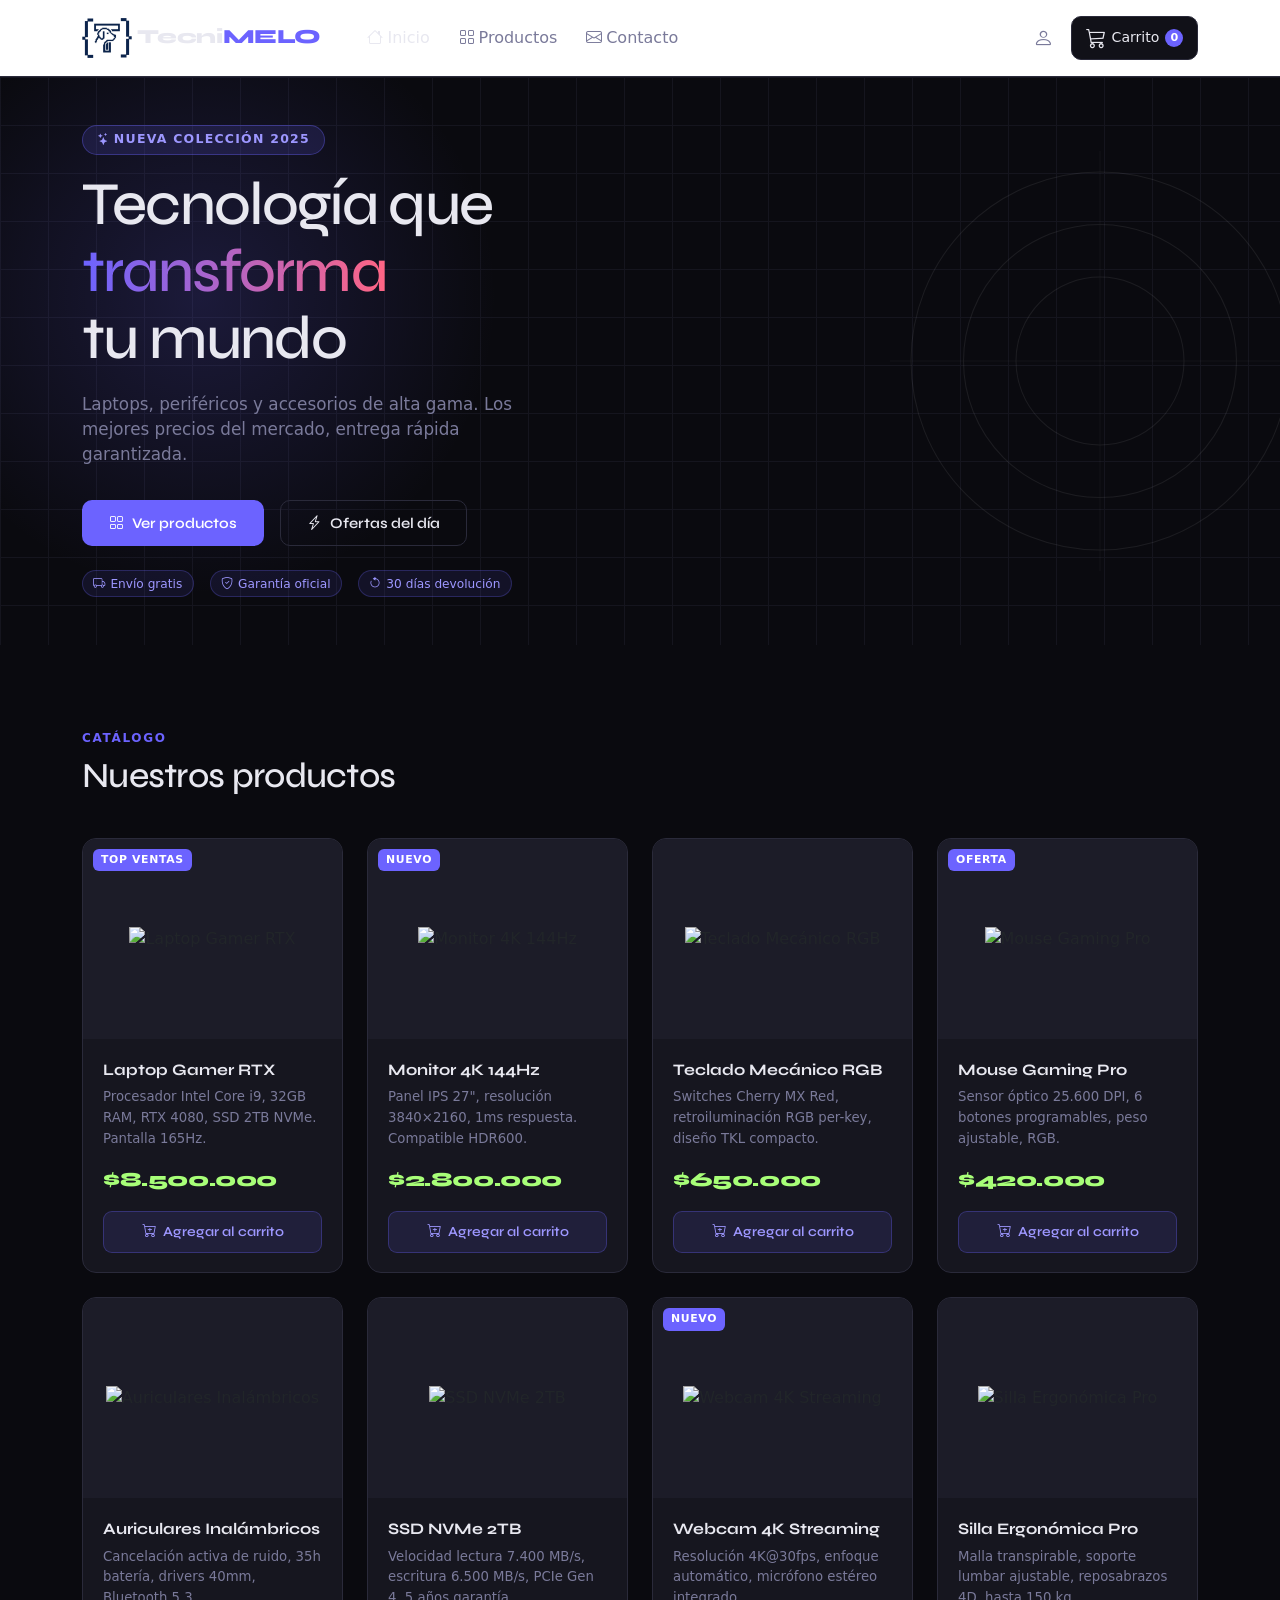
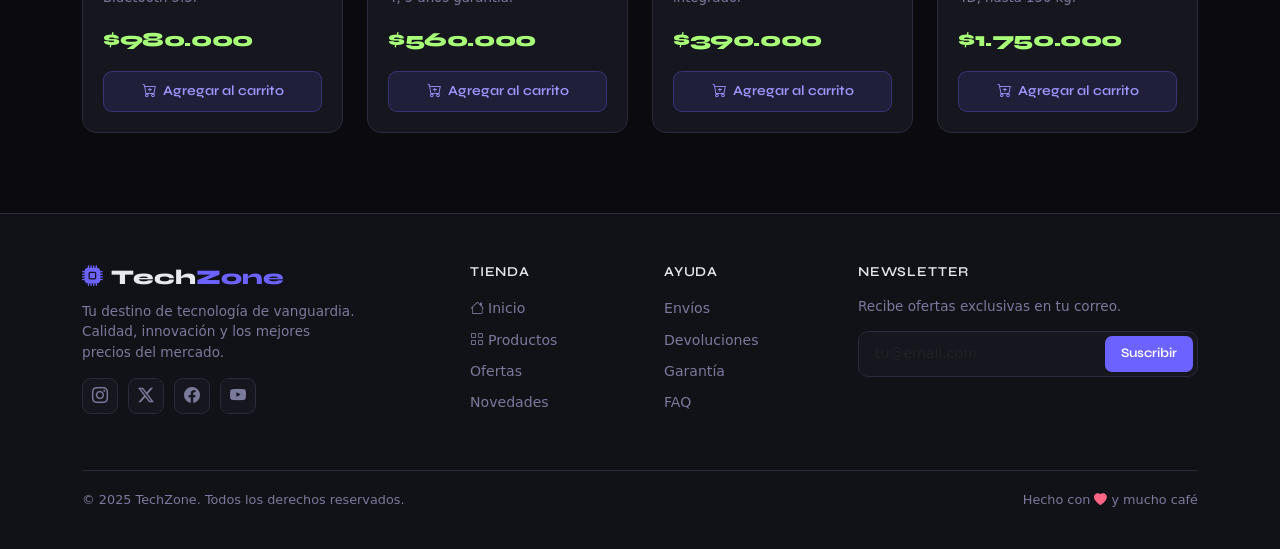
==== Parcial 1/INDEX.html @ e3b97089 "este es el primer commit falta modificar y revisar apariencia y funcionalidades" ====
<!DOCTYPE html>
<html lang="es">
<head>
    <meta charset="UTF-8">
    <meta name="viewport" content="width=device-width, initial-scale=1.0">
    <title>TECNIMELO</title>
    <link rel="icon" href="img/TECNIMELO200PX (6).png" type="image/x-icon">
    <meta name="keywords" content="Tecnologia, computadoras, repuestos, servicios, reparacion"/>
    <meta name="description" content="TECNIMELO es una empresa especializada en servicios tecnológicos y reparación de computadoras"/>
    <meta name="author" content="TECNIMELO" />
    <link rel="stylesheet" href="Stiles.css">
    <link href="https://cdn.jsdelivr.net/npm/bootstrap@5.3.2/dist/css/bootstrap.min.css" rel="stylesheet" />

    <link href="https://cdn.jsdelivr.net/npm/bootstrap-icons@1.11.3/font/bootstrap-icons.min.css" rel="stylesheet" />
    <link href="https://cdn.jsdelivr.net/npm/sweetalert2@11/dist/sweetalert2.min.css" rel="stylesheet" />
    <link href="https://fonts.googleapis.com/css2?family=Syne:wght@400;600;700;800&family=DM+Sans:ital,wght@0,300;0,400;0,500;1,300&display=swap" rel="stylesheet" />
</head>
<body>
<!--Barra de navegación-->
<nav class="navbar navbar-expand-lg">
<div class="container">
    <a class="navbar-brand" href="#"><i><img src="img/TECNIMELO200PX (6).png" alt="TECNIMELO" class="img-fluid" style="max-height: 50px;"></i> Tecni<span>MELO</span></a>
    <button class="navbar-toggler" type="button" data-bs-toggle="collapse" data-bs-target="#navMain">
    <span class="navbar-toggler-icon"></span>
    </button>
    <div class="collapse navbar-collapse" id="navMain">
        <ul class="navbar-nav me-auto mb-2 mb-lg-0 ms-3">
            <li class="nav-item">
                <a class="nav-link active" href="#banner"><i class="bi bi-house me-1"></i>Inicio</a>
            </li>
            <li class="nav-item">
                <a class="nav-link" href="#productos"><i class="bi bi-grid me-1"></i>Productos</a>
            </li>
            <li class="nav-item">
                <a class="nav-link" href="#footer"><i class="bi bi-envelope me-1"></i>Contacto</a>
            </li>
        </ul>
    <div class="d-flex align-items-center gap-2 mt-2 mt-lg-0">
        <a class="nav-link" href="#" style="color:var(--muted);font-size:.9rem;padding:.4rem .6rem !important;">
            <i class="bi bi-person fs-5"></i>
        </a>
        <button id="nav-cart-btn" class="nav-link" data-bs-toggle="offcanvas" data-bs-target="#cartOffcanvas">
            <i class="bi bi-cart3 fs-5"></i>
            <span>Carrito</span>
            <span id="nav-cart-count">0</span>
        </button>
    </div>
    </div>
</div>
</nav>


<!-- ════════════════════════════════════════
     BANNER
════════════════════════════════════════ -->
<section id="banner">
  <div class="banner-grid"></div>
  <div class="banner-glow"></div>

  <div class="container banner-content py-5">
    <div class="row align-items-center">
      <div class="col-lg-7">
        <div class="banner-tag"><i class="bi bi-stars me-1"></i>Nueva colección 2025</div>
        <h1 class="banner-title">
          Tecnología que<br><em>transforma</em><br>tu mundo
        </h1>
        <p class="banner-sub">
          Laptops, periféricos y accesorios de alta gama. Los mejores precios del mercado, entrega rápida garantizada.
        </p>
        <div class="d-flex flex-wrap gap-3">
          <a href="#productos" class="btn-primary-tz"><i class="bi bi-grid"></i>Ver productos</a>
          <a href="#" class="btn-outline-tz"><i class="bi bi-lightning-charge"></i>Ofertas del día</a>
        </div>
        <div class="d-flex flex-wrap gap-3 mt-4">
          <span class="chip"><i class="bi bi-truck"></i>Envío gratis</span>
          <span class="chip"><i class="bi bi-shield-check"></i>Garantía oficial</span>
          <span class="chip"><i class="bi bi-arrow-counterclockwise"></i>30 días devolución</span>
        </div>
      </div>
    </div>
  </div>

  <!-- decorative element -->
  <svg class="banner-visual" viewBox="0 0 400 400" fill="none" xmlns="http://www.w3.org/2000/svg">
    <circle cx="200" cy="200" r="180" stroke="white" stroke-width="1"/>
    <circle cx="200" cy="200" r="130" stroke="white" stroke-width="1"/>
    <circle cx="200" cy="200" r="80" stroke="white" stroke-width="1"/>
    <line x1="0" y1="200" x2="400" y2="200" stroke="white" stroke-width=".5"/>
    <line x1="200" y1="0" x2="200" y2="400" stroke="white" stroke-width=".5"/>
  </svg>
</section>


<!-- ════════════════════════════════════════
     PRODUCTOS
════════════════════════════════════════ -->
<section id="productos">
  <div class="container">
    <div class="section-header">
      <div class="section-label">Catálogo</div>
      <h2 class="section-title">Nuestros productos</h2>
    </div>

    <div class="row g-4" id="products-grid">
      <!-- Cards generadas por JS -->
    </div>
  </div>
</section>


<!-- ════════════════════════════════════════
     CARRITO (Offcanvas)
════════════════════════════════════════ -->
<div class="offcanvas offcanvas-end" tabindex="-1" id="cartOffcanvas">
  <div class="offcanvas-header">
    <h5 class="offcanvas-title"><i class="bi bi-cart3"></i>Mi carrito</h5>
    <button type="button" class="btn-close btn-close-white" data-bs-dismiss="offcanvas"></button>
  </div>

  <div class="offcanvas-body p-0" style="overflow-y:auto;flex:1;">
    <div id="cart-empty-msg" class="cart-empty">
      <i class="bi bi-cart-x"></i>
      <p>Tu carrito está vacío.<br>¡Agrega algunos productos!</p>
    </div>
    <div id="cart-items"></div>
  </div>

  <div class="cart-footer" id="cart-footer" style="display:none;">
    <div class="cart-summary-row">
      <span>Artículos</span>
      <span id="cart-count-label">0</span>
    </div>
    <div class="cart-summary-row">
      <span>Subtotal</span>
      <span id="cart-subtotal">$0</span>
    </div>
    <div class="cart-total-row">
      <span>Total</span>
      <span id="cart-total">$0</span>
    </div>
    <button class="btn-primary-tz w-100 justify-content-center" style="margin-bottom:.6rem;">
      <i class="bi bi-credit-card"></i>Pagar ahora
    </button>
    <button class="btn-vaciar" onclick="vaciarCarrito()">
      <i class="bi bi-trash"></i>Vaciar carrito
    </button>
  </div>
</div>


<!-- ════════════════════════════════════════
     FOOTER
════════════════════════════════════════ -->
<footer id="footer">
  <div class="container">
    <div class="row g-5">
      <div class="col-lg-4 col-md-6">
        <div class="footer-brand"><i class="bi bi-cpu-fill me-2" style="color:var(--accent)"></i>Tech<span>Zone</span></div>
        <p class="footer-desc">Tu destino de tecnología de vanguardia. Calidad, innovación y los mejores precios del mercado.</p>
        <div class="footer-social mt-3">
          <a href="#" class="social-btn"><i class="bi bi-instagram"></i></a>
          <a href="#" class="social-btn"><i class="bi bi-twitter-x"></i></a>
          <a href="#" class="social-btn"><i class="bi bi-facebook"></i></a>
          <a href="#" class="social-btn"><i class="bi bi-youtube"></i></a>
        </div>
      </div>
      <div class="col-lg-2 col-md-6 col-6">
        <div class="footer-heading">Tienda</div>
        <ul class="footer-links">
          <li><a href="#"><i class="bi bi-house me-1"></i>Inicio</a></li>
          <li><a href="#productos"><i class="bi bi-grid me-1"></i>Productos</a></li>
          <li><a href="#">Ofertas</a></li>
          <li><a href="#">Novedades</a></li>
        </ul>
      </div>
      <div class="col-lg-2 col-md-6 col-6">
        <div class="footer-heading">Ayuda</div>
        <ul class="footer-links">
          <li><a href="#">Envíos</a></li>
          <li><a href="#">Devoluciones</a></li>
          <li><a href="#">Garantía</a></li>
          <li><a href="#">FAQ</a></li>
        </ul>
      </div>
      <div class="col-lg-4 col-md-6">
        <div class="footer-heading">Newsletter</div>
        <p style="color:var(--muted);font-size:.85rem;margin-bottom:.9rem;">Recibe ofertas exclusivas en tu correo.</p>
        <div class="input-group" style="background:var(--card);border:1px solid var(--border);border-radius:10px;overflow:hidden;padding:4px;">
          <input type="email" class="form-control border-0 bg-transparent text-white" placeholder="tu@email.com" style="box-shadow:none;font-size:.88rem;" />
          <button class="btn-primary-tz" style="border-radius:7px;padding:.5rem 1rem;font-size:.82rem;">
            Suscribir
          </button>
        </div>
      </div>
    </div>

    <div class="footer-bottom">
      <p class="footer-copy">© 2025 TechZone. Todos los derechos reservados.</p>
      <p class="footer-copy">Hecho con <i class="bi bi-heart-fill" style="color:var(--accent2)"></i> y mucho café</p>
    </div>
  </div>
</footer>



<!-- Bootstrap JS -->
<script src="https://cdn.jsdelivr.net/npm/bootstrap@5.3.2/dist/js/bootstrap.bundle.min.js"></script>
<!-- SweetAlert2 -->
<script src="https://cdn.jsdelivr.net/npm/sweetalert2@11/dist/sweetalert2.all.min.js"></script>

<script src="scripts.js"></script>
</body>
</html>
---- Parcial 1/Stiles.css ----
:root {
    --bg:      #0a0a0f;
    --surface: #111118;
    --card:    #16161f;
    --border:  #2a2a3a;
    --accent:  #6c63ff;
    --accent2: #ff6584;
    --text:    #e8e8f0;
    --muted:   #7a7a9a;
    --price:   #a8ff78;
    --radius:  14px;
    }
*, *::before, *::after { box-sizing: border-box; margin: 0; }

    body {
      background: var(--bg);
      color: var(--text);
      font-family: 'DM Sans', sans-serif;
      font-size: 15px;
      line-height: 1.65;
      overflow-x: hidden;
    }

    h1, h2, h3, h4, h5, .brand {
      font-family: 'Syne', sans-serif;
      font-weight: 700;
    }

    /* ── Scrollbar ──────────────────────────────────── */
    ::-webkit-scrollbar { width: 6px; }
    ::-webkit-scrollbar-track { background: var(--bg); }
    ::-webkit-scrollbar-thumb { background: var(--border); border-radius: 3px; }

    /* ── Navbar ─────────────────────────────────────── */
    .navbar {
      background: rgba(255, 255, 255, 0.92) !important;
      backdrop-filter: blur(18px);
      border-bottom: 1px solid var(--border);
      padding: 0.75rem 0;
      position: sticky;
      top: 0;
      z-index: 1030;
    }

    .navbar-brand {
      font-family: 'Syne', sans-serif;
      font-weight: 800;
      font-size: 1.35rem;
      letter-spacing: -.02em;
      color: var(--text) !important;
    }

    .navbar-brand span { color: var(--accent); }

    .navbar-toggler {
      border: 1px solid var(--border);
      padding: 4px 8px;
    }
    .navbar-toggler-icon { filter: invert(1); }

    .nav-link {
      color: var(--muted) !important;
      font-weight: 500;
      font-size: .9rem;
      padding: .45rem .9rem !important;
      transition: color .2s;
    }
    .nav-link:hover, .nav-link.active { color: var(--text) !important; }

    /* cart badge on nav */
    #nav-cart-btn {
      position: relative;
      color: var(--text) !important;
      background: var(--surface);
      border: 1px solid var(--border);
      border-radius: 10px;
      padding: .4rem .85rem !important;
      font-size: .88rem;
      display: flex;
      align-items: center;
      gap: 6px;
      transition: border-color .2s, background .2s;
    }
    #nav-cart-btn:hover { border-color: var(--accent); background: #1a1a28; }

    #nav-cart-count {
      background: var(--accent);
      color: #fff;
      font-size: .7rem;
      font-weight: 700;
      border-radius: 50%;
      width: 18px;
      height: 18px;
      display: flex;
      align-items: center;
      justify-content: center;
      line-height: 1;
    }

    /* ── Banner ─────────────────────────────────────── */
    #banner {
      min-height: 540px;
      display: flex;
      align-items: center;
      position: relative;
      overflow: hidden;
      background: var(--bg);
    }

    .banner-grid {
      position: absolute;
      inset: 0;
      background-image:
        linear-gradient(to right, var(--border) 1px, transparent 1px),
        linear-gradient(to bottom, var(--border) 1px, transparent 1px);
      background-size: 48px 48px;
      opacity: .35;
    }

    .banner-glow {
      position: absolute;
      width: 600px;
      height: 600px;
      border-radius: 50%;
      background: radial-gradient(circle, rgba(108,99,255,.18) 0%, transparent 70%);
      left: -100px;
      top: -80px;
      pointer-events: none;
    }

    .banner-content { position: relative; z-index: 2; }

    .banner-tag {
      display: inline-block;
      background: rgba(108,99,255,.15);
      border: 1px solid rgba(108,99,255,.35);
      color: #9d97ff;
      font-size: .78rem;
      font-weight: 600;
      letter-spacing: .1em;
      text-transform: uppercase;
      border-radius: 100px;
      padding: .28rem .85rem;
      margin-bottom: 1.1rem;
    }

    .banner-title {
      font-size: clamp(2.4rem, 5vw, 3.8rem);
      line-height: 1.1;
      letter-spacing: -.03em;
      color: var(--text);
      margin-bottom: 1.2rem;
    }

    .banner-title em {
      font-style: normal;
      background: linear-gradient(90deg, var(--accent), var(--accent2));
      -webkit-background-clip: text;
      -webkit-text-fill-color: transparent;
    }

    .banner-sub {
      color: var(--muted);
      font-size: 1.05rem;
      max-width: 460px;
      margin-bottom: 2rem;
    }

    .btn-primary-tz {
      background: var(--accent);
      border: none;
      color: #fff;
      font-family: 'Syne', sans-serif;
      font-weight: 600;
      font-size: .92rem;
      padding: .7rem 1.7rem;
      border-radius: 10px;
      cursor: pointer;
      transition: opacity .2s, transform .15s;
      display: inline-flex;
      align-items: center;
      gap: 8px;
      text-decoration: none;
    }
    .btn-primary-tz:hover { opacity: .88; transform: translateY(-1px); color: #fff; }

    .btn-outline-tz {
      background: transparent;
      border: 1px solid var(--border);
      color: var(--text);
      font-family: 'Syne', sans-serif;
      font-weight: 600;
      font-size: .92rem;
      padding: .7rem 1.6rem;
      border-radius: 10px;
      cursor: pointer;
      transition: border-color .2s, background .2s;
      display: inline-flex;
      align-items: center;
      gap: 8px;
      text-decoration: none;
    }
    .btn-outline-tz:hover { border-color: var(--accent); background: rgba(108,99,255,.07); color: var(--text); }

    .banner-visual {
      position: absolute;
      right: -30px;
      top: 50%;
      transform: translateY(-50%);
      width: 420px;
      opacity: .07;
      pointer-events: none;
    }

    /* ── Section header ─────────────────────────────── */
    .section-header { margin-bottom: 2.5rem; }
    .section-label {
      display: inline-block;
      font-size: .75rem;
      font-weight: 600;
      letter-spacing: .14em;
      text-transform: uppercase;
      color: var(--accent);
      margin-bottom: .5rem;
    }
    .section-title {
      font-size: clamp(1.6rem, 3vw, 2.2rem);
      letter-spacing: -.02em;
      color: var(--text);
    }

    /* ── Product Cards ──────────────────────────────── */
    #productos { background: var(--bg); padding: 5rem 0; }

    .product-card {
      background: var(--card);
      border: 1px solid var(--border);
      border-radius: var(--radius);
      overflow: hidden;
      transition: transform .25s, border-color .25s, box-shadow .25s;
      height: 100%;
      display: flex;
      flex-direction: column;
    }
    .product-card:hover {
      transform: translateY(-4px);
      border-color: rgba(108,99,255,.5);
      box-shadow: 0 16px 48px rgba(108,99,255,.12);
    }

    .product-img-wrap {
      background: #1c1c28;
      padding: 1.6rem 1.2rem;
      display: flex;
      align-items: center;
      justify-content: center;
      height: 200px;
      position: relative;
      overflow: hidden;
    }

    .product-img-wrap img {
      max-height: 148px;
      max-width: 100%;
      object-fit: contain;
      transition: transform .35s;
    }
    .product-card:hover .product-img-wrap img { transform: scale(1.06); }

    .product-badge {
      position: absolute;
      top: 10px;
      left: 10px;
      background: var(--accent);
      color: #fff;
      font-size: .68rem;
      font-weight: 700;
      letter-spacing: .06em;
      text-transform: uppercase;
      border-radius: 6px;
      padding: .2rem .5rem;
    }

    .product-body {
      padding: 1.2rem 1.25rem;
      flex: 1;
      display: flex;
      flex-direction: column;
    }

    .product-name {
      font-family: 'Syne', sans-serif;
      font-weight: 700;
      font-size: 1rem;
      color: var(--text);
      margin-bottom: .35rem;
    }

    .product-desc {
      font-size: .83rem;
      color: var(--muted);
      flex: 1;
      margin-bottom: 1rem;
      line-height: 1.55;
    }

    .product-price {
      font-family: 'Syne', sans-serif;
      font-weight: 800;
      font-size: 1.25rem;
      color: var(--price);
      letter-spacing: -.02em;
      margin-bottom: 1rem;
    }

    .btn-add-cart {
      background: rgba(108,99,255,.12);
      border: 1px solid rgba(108,99,255,.3);
      color: #9d97ff;
      font-family: 'Syne', sans-serif;
      font-weight: 600;
      font-size: .86rem;
      padding: .6rem 1rem;
      border-radius: 9px;
      cursor: pointer;
      width: 100%;
      display: flex;
      align-items: center;
      justify-content: center;
      gap: 7px;
      transition: background .2s, border-color .2s, color .2s, transform .15s;
    }
    .btn-add-cart:hover {
      background: var(--accent);
      border-color: var(--accent);
      color: #fff;
      transform: translateY(-1px);
    }
    .btn-add-cart:active { transform: scale(.97); }

    /* ── Cart Offcanvas ──────────────────────────────── */
    .offcanvas {
      background: var(--surface) !important;
      border-left: 1px solid var(--border) !important;
      max-width: 420px;
    }

    .offcanvas-header {
      border-bottom: 1px solid var(--border);
      padding: 1.1rem 1.3rem;
    }

    .offcanvas-title {
      font-family: 'Syne', sans-serif;
      font-weight: 700;
      color: var(--text);
      display: flex;
      align-items: center;
      gap: 8px;
    }

    .btn-close { filter: invert(1) !important; }

    .cart-empty {
      text-align: center;
      padding: 3rem 2rem;
      color: var(--muted);
    }
    .cart-empty i { font-size: 3rem; opacity: .4; margin-bottom: 1rem; display: block; }
    .cart-empty p { font-size: .9rem; }

    /* cart items */
    #cart-items { padding: 0; }

    .cart-item {
      display: flex;
      align-items: center;
      gap: 12px;
      padding: 1rem 1.3rem;
      border-bottom: 1px solid var(--border);
      animation: slideIn .22s ease;
    }

    @keyframes slideIn {
      from { opacity: 0; transform: translateX(16px); }
      to   { opacity: 1; transform: translateX(0); }
    }

    .cart-item-img {
      width: 56px;
      height: 56px;
      background: #1c1c28;
      border-radius: 10px;
      display: flex;
      align-items: center;
      justify-content: center;
      flex-shrink: 0;
      overflow: hidden;
    }
    .cart-item-img img { max-width: 44px; max-height: 44px; object-fit: contain; }

    .cart-item-info { flex: 1; min-width: 0; }
    .cart-item-name { font-family: 'Syne', sans-serif; font-weight: 600; font-size: .9rem; color: var(--text); white-space: nowrap; overflow: hidden; text-overflow: ellipsis; }
    .cart-item-price { font-size: .82rem; color: var(--price); font-weight: 600; }
    .cart-item-qty { font-size: .78rem; color: var(--muted); }

    .cart-item-remove {
      background: rgba(255,101,132,.1);
      border: 1px solid rgba(255,101,132,.2);
      color: var(--accent2);
      border-radius: 8px;
      width: 32px;
      height: 32px;
      display: flex;
      align-items: center;
      justify-content: center;
      cursor: pointer;
      flex-shrink: 0;
      transition: background .2s, border-color .2s;
      font-size: .9rem;
    }
    .cart-item-remove:hover { background: rgba(255,101,132,.22); border-color: var(--accent2); }

    /* cart footer */
    .cart-footer {
      padding: 1.2rem 1.3rem;
      border-top: 1px solid var(--border);
    }

    .cart-summary-row {
      display: flex;
      justify-content: space-between;
      align-items: center;
      margin-bottom: .4rem;
      font-size: .88rem;
      color: var(--muted);
    }

    .cart-total-row {
      display: flex;
      justify-content: space-between;
      align-items: center;
      margin: .8rem 0 1.2rem;
      font-family: 'Syne', sans-serif;
      font-weight: 700;
      font-size: 1.1rem;
      color: var(--text);
    }

    .cart-total-row span:last-child { color: var(--price); }

    .btn-vaciar {
      background: transparent;
      border: 1px solid rgba(255,101,132,.3);
      color: var(--accent2);
      font-family: 'Syne', sans-serif;
      font-weight: 600;
      font-size: .85rem;
      padding: .55rem 1rem;
      border-radius: 9px;
      cursor: pointer;
      width: 100%;
      display: flex;
      align-items: center;
      justify-content: center;
      gap: 7px;
      transition: background .2s, border-color .2s;
      margin-top: .5rem;
    }
    .btn-vaciar:hover { background: rgba(255,101,132,.1); border-color: var(--accent2); }

    /* ── Footer ─────────────────────────────────────── */
    footer {
      background: var(--surface);
      border-top: 1px solid var(--border);
      padding: 3rem 0 1.5rem;
    }

    .footer-brand {
      font-family: 'Syne', sans-serif;
      font-weight: 800;
      font-size: 1.3rem;
      color: var(--text);
    }
    .footer-brand span { color: var(--accent); }

    .footer-desc { color: var(--muted); font-size: .85rem; margin-top: .5rem; max-width: 280px; }

    .footer-heading {
      font-family: 'Syne', sans-serif;
      font-weight: 600;
      font-size: .85rem;
      color: var(--text);
      letter-spacing: .06em;
      text-transform: uppercase;
      margin-bottom: .9rem;
    }

    .footer-links { list-style: none; padding: 0; }
    .footer-links li { margin-bottom: .45rem; }
    .footer-links a {
      color: var(--muted);
      font-size: .88rem;
      text-decoration: none;
      transition: color .2s;
    }
    .footer-links a:hover { color: var(--text); }

    .footer-social { display: flex; gap: 10px; margin-top: .5rem; }
    .social-btn {
      width: 36px; height: 36px;
      background: var(--card);
      border: 1px solid var(--border);
      border-radius: 9px;
      display: flex; align-items: center; justify-content: center;
      color: var(--muted);
      text-decoration: none;
      font-size: 1rem;
      transition: border-color .2s, color .2s;
    }
    .social-btn:hover { border-color: var(--accent); color: var(--text); }

    .footer-bottom {
      border-top: 1px solid var(--border);
      margin-top: 2.5rem;
      padding-top: 1.2rem;
      display: flex;
      justify-content: space-between;
      align-items: center;
      flex-wrap: wrap;
      gap: .5rem;
    }

    .footer-copy { font-size: .8rem; color: var(--muted); }

    /* ── Responsive Media Queries ───────────────────── */
    /* Desktop > 992px — default styles above */

    /* Tablet 768px – 991px */
    @media (min-width: 768px) and (max-width: 991px) {
      .banner-title { font-size: 2.5rem; }
      .offcanvas { max-width: 360px; }
    }

    /* Celular < 768px */
    @media (max-width: 767px) {
      .banner-title { font-size: 2rem; }
      .banner-sub { font-size: .95rem; }
      #banner { min-height: 440px; }

      .banner-visual { display: none; }

      /* Cards una sola columna => Bootstrap col-12 en xs ya lo hace,
         pero reforzamos el gap */
      #productos .row.g-4 > [class*="col"] { width: 100%; }

      /* Carrito ajustado */
      .offcanvas { max-width: 100vw !important; width: 100% !important; }

      .footer-bottom { flex-direction: column; text-align: center; }
    }

    /* ── SweetAlert customization ───────────────────── */
    .swal2-popup {
      background: var(--card) !important;
      border: 1px solid var(--border) !important;
      border-radius: var(--radius) !important;
      font-family: 'DM Sans', sans-serif !important;
      color: var(--text) !important;
    }
    .swal2-title { color: var(--text) !important; font-family: 'Syne', sans-serif !important; }
    .swal2-html-container { color: var(--muted) !important; }
    .swal2-confirm {
      background: var(--accent) !important;
      font-family: 'Syne', sans-serif !important;
      font-weight: 600 !important;
      border-radius: 9px !important;
    }
    .swal2-cancel {
      background: transparent !important;
      border: 1px solid var(--border) !important;
      color: var(--text) !important;
      font-family: 'Syne', sans-serif !important;
      font-weight: 600 !important;
      border-radius: 9px !important;
    }
    .swal2-icon.swal2-success { border-color: var(--accent) !important; }
    .swal2-icon.swal2-success [class^='swal2-success-line'] { background: var(--accent) !important; }
    .swal2-icon.swal2-success .swal2-success-ring { border-color: rgba(108,99,255,.35) !important; }

    /* featured chips */
    .chip {
      display: inline-flex; align-items: center; gap: 5px;
      background: rgba(108,99,255,.1);
      border: 1px solid rgba(108,99,255,.25);
      border-radius: 100px;
      padding: .22rem .65rem;
      font-size: .76rem;
      color: #9d97ff;
      font-weight: 500;
    }
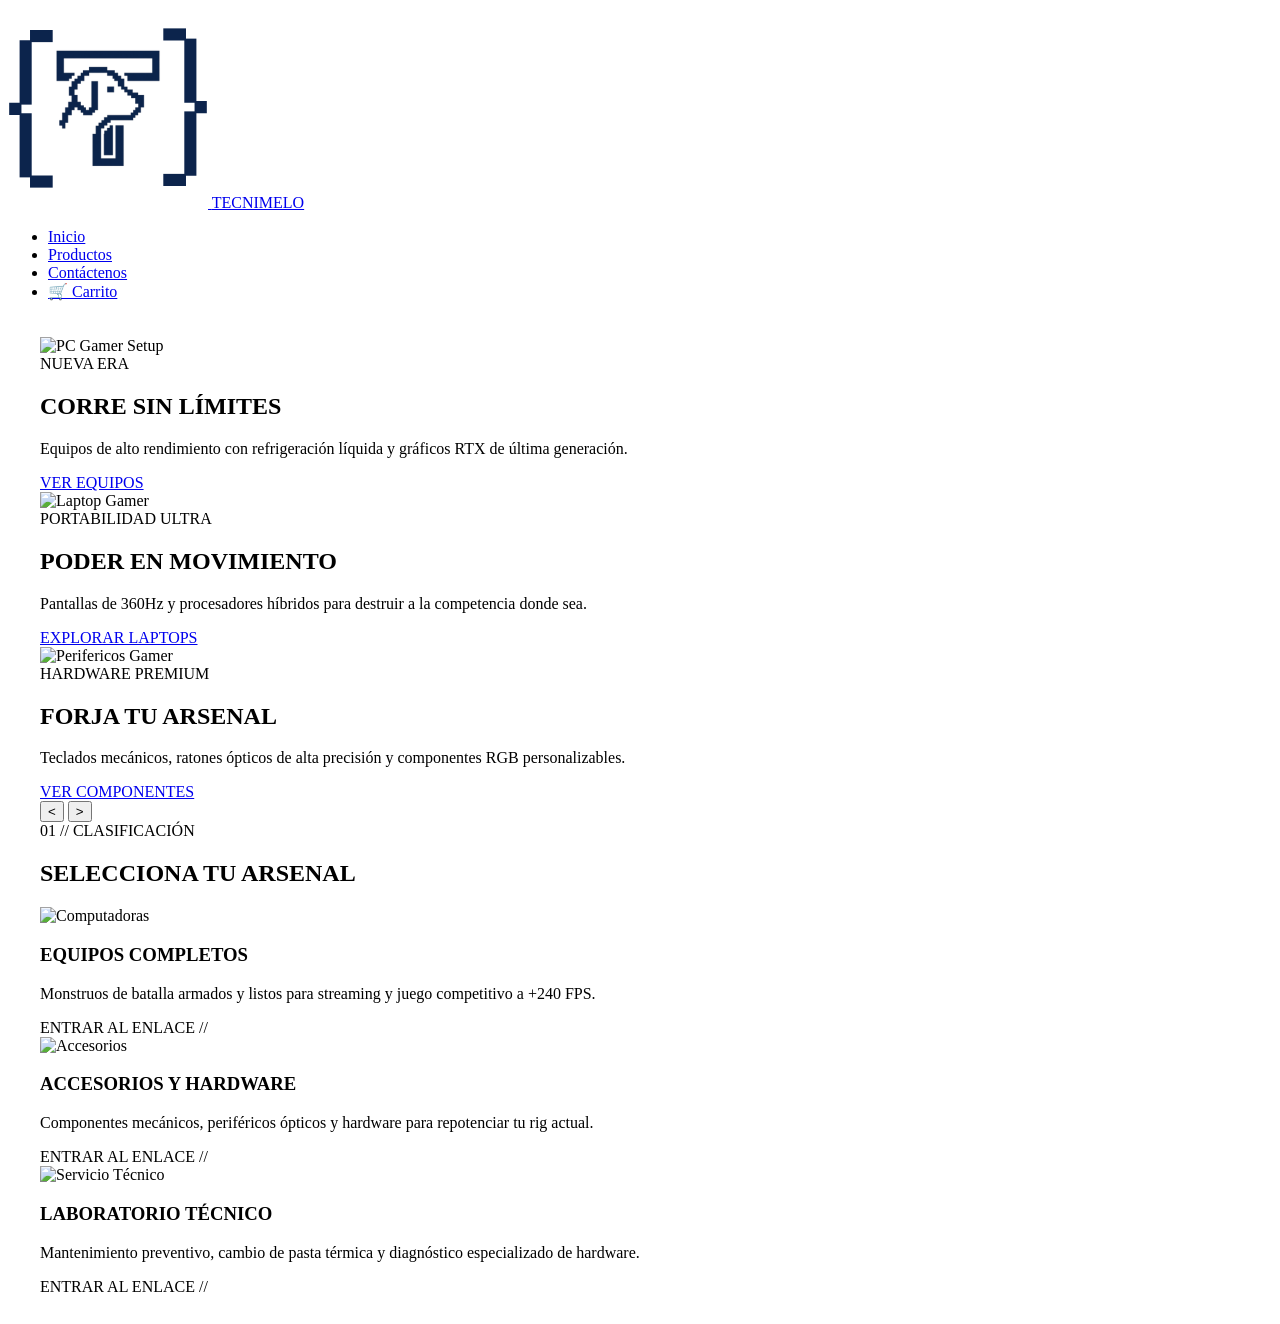
==== commit 75df0e13: "nueva cersion de la pagina" ====
--- a/Parcial 1/INDEX.html
+++ b/Parcial 1/INDEX.html
@@ -1,5 +1,5 @@
 <!DOCTYPE html>
-<html lang="es">
+<html lang="en">
 <head>
     <meta charset="UTF-8">
     <meta name="viewport" content="width=device-width, initial-scale=1.0">
@@ -8,206 +8,136 @@
     <meta name="keywords" content="Tecnologia, computadoras, repuestos, servicios, reparacion"/>
     <meta name="description" content="TECNIMELO es una empresa especializada en servicios tecnológicos y reparación de computadoras"/>
     <meta name="author" content="TECNIMELO" />
-    <link rel="stylesheet" href="Stiles.css">
-    <link href="https://cdn.jsdelivr.net/npm/bootstrap@5.3.2/dist/css/bootstrap.min.css" rel="stylesheet" />
-
-    <link href="https://cdn.jsdelivr.net/npm/bootstrap-icons@1.11.3/font/bootstrap-icons.min.css" rel="stylesheet" />
-    <link href="https://cdn.jsdelivr.net/npm/sweetalert2@11/dist/sweetalert2.min.css" rel="stylesheet" />
-    <link href="https://fonts.googleapis.com/css2?family=Syne:wght@400;600;700;800&family=DM+Sans:ital,wght@0,300;0,400;0,500;1,300&display=swap" rel="stylesheet" />
+    <link rel="stylesheet" href="Styles.css">
 </head>
 <body>
-<!--Barra de navegación-->
-<nav class="navbar navbar-expand-lg">
-<div class="container">
-    <a class="navbar-brand" href="#"><i><img src="img/TECNIMELO200PX (6).png" alt="TECNIMELO" class="img-fluid" style="max-height: 50px;"></i> Tecni<span>MELO</span></a>
-    <button class="navbar-toggler" type="button" data-bs-toggle="collapse" data-bs-target="#navMain">
-    <span class="navbar-toggler-icon"></span>
-    </button>
-    <div class="collapse navbar-collapse" id="navMain">
-        <ul class="navbar-nav me-auto mb-2 mb-lg-0 ms-3">
-            <li class="nav-item">
-                <a class="nav-link active" href="#banner"><i class="bi bi-house me-1"></i>Inicio</a>
-            </li>
-            <li class="nav-item">
-                <a class="nav-link" href="#productos"><i class="bi bi-grid me-1"></i>Productos</a>
-            </li>
-            <li class="nav-item">
-                <a class="nav-link" href="#footer"><i class="bi bi-envelope me-1"></i>Contacto</a>
-            </li>
-        </ul>
-    <div class="d-flex align-items-center gap-2 mt-2 mt-lg-0">
-        <a class="nav-link" href="#" style="color:var(--muted);font-size:.9rem;padding:.4rem .6rem !important;">
-            <i class="bi bi-person fs-5"></i>
-        </a>
-        <button id="nav-cart-btn" class="nav-link" data-bs-toggle="offcanvas" data-bs-target="#cartOffcanvas">
-            <i class="bi bi-cart3 fs-5"></i>
-            <span>Carrito</span>
-            <span id="nav-cart-count">0</span>
-        </button>
+    <header class="main-header">
+        <nav class="navbar">
+            
+            <a href="#" class="brand">
+                <img src="img/TECNIMELO200PX (6).png" alt="Logo deTECNIMELO" class="logo">
+                <span class="company-name">TECNIMELO</span>
+            </a>
+
+            <ul class="nav-menu">
+                <li><a href="#" class="nav-link">Inicio</a></li>
+                <li><a href="#" class="nav-link">Productos</a></li>
+                <li><a href="#" class="nav-link">Contáctenos</a></li>
+                <li>
+                    <a href="#" class="nav-link cart-btn">
+                        <span>🛒</span> Carrito
+                    </a>
+                </li>
+            </ul>
+
+        </nav>
+    </header>
+
+    <main style="padding: 20px; max-width: 1200px; margin: 0 auto;">
+        <section class="banner-container">
+        <div class="carousel">
+            
+            <div class="slide active">
+                <img src="https://images.unsplash.com/photo-1587202372775-e229f172b9d7?auto=format&fit=crop&w=1350&q=80" alt="PC Gamer Setup">
+                <div class="slide-content">
+                    <span class="tag">NUEVA ERA</span>
+                    <h2>CORRE SIN LÍMITES</h2>
+                    <p>Equipos de alto rendimiento con refrigeración líquida y gráficos RTX de última generación.</p>
+                    <a href="#" class="btn-cyber">VER EQUIPOS</a>
+                </div>
+            </div>
+
+            <div class="slide">
+                <img src="https://images.unsplash.com/photo-1603302576837-37561b2e2302?auto=format&fit=crop&w=1350&q=80" alt="Laptop Gamer">
+                <div class="slide-content">
+                    <span class="tag">PORTABILIDAD ULTRA</span>
+                    <h2>PODER EN MOVIMIENTO</h2>
+                    <p>Pantallas de 360Hz y procesadores híbridos para destruir a la competencia donde sea.</p>
+                    <a href="#" class="btn-cyber">EXPLORAR LAPTOPS</a>
+                </div>
+            </div>
+
+            <div class="slide">
+                <img src="https://images.unsplash.com/photo-1542751371-adc38448a05e?auto=format&fit=crop&w=1350&q=80" alt="Perifericos Gamer">
+                <div class="slide-content">
+                    <span class="tag">HARDWARE PREMIUM</span>
+                    <h2>FORJA TU ARSENAL</h2>
+                    <p>Teclados mecánicos, ratones ópticos de alta precisión y componentes RGB personalizables.</p>
+                    <a href="#" class="btn-cyber">VER COMPONENTES</a>
+                </div>
+            </div>
+
+        </div>
+
+        <button class="nav-btn prev-btn" id="prevBtn">&lt;</button>
+        <button class="nav-btn next-btn" id="nextBtn">&gt;</button>
+
+        <div class="carousel-dots">
+            <span class="dot active"></span>
+            <span class="dot"></span>
+            <span class="dot"></span>
+        </div>
+    </section>
+
+    <section class="categories-section">
+    <div class="section-title">
+        <span class="cyber-glitch">01 // CLASIFICACIÓN</span>
+        <h2>SELECCIONA TU ARSENAL</h2>
     </div>
+
+    <div class="grid-categories">
+        <div class="card-cyber" onclick="abrirCatalogo('computadoras')">
+            <div class="card-glare"></div>
+            <div class="card-img-box">
+                <img src="https://media.istockphoto.com/id/906347962/es/foto/port%C3%A1til-para-juegos-con-el-rat%C3%B3n-conectado-y-auriculares.jpg?s=1024x1024&w=is&k=20&c=oFjjAyztI3k3s6Y7ApxepbuEJdqVULpzV1cCC3Px5mU=" alt="Computadoras">
+            </div>
+            <div class="card-info">
+                <h3>EQUIPOS COMPLETOS</h3>
+                <p>Monstruos de batalla armados y listos para streaming y juego competitivo a +240 FPS.</p>
+                <span class="card-link">ENTRAR AL ENLACE //</span>
+            </div>
+        </div>
+
+        <div class="card-cyber" onclick="abrirCatalogo('accesorios')">
+            <div class="card-glare"></div>
+            <div class="card-img-box">
+                <img src="https://media.istockphoto.com/id/1170073824/photo/gamer-work-space-concept-top-view-a-gaming-gear-mouse-keyboard-joystick-headset-mobile.jpg?s=1024x1024&w=is&k=20&c=GZFww9gwHm26f9wtUAv175fQf0HqygcPjn-_mXZtJjw=" alt="Accesorios">
+            </div>
+            <div class="card-info">
+                <h3>ACCESORIOS Y HARDWARE</h3>
+                <p>Componentes mecánicos, periféricos ópticos y hardware para repotenciar tu rig actual.</p>
+                <span class="card-link" style="--color-neon: var(--neon-magenta)">ENTRAR AL ENLACE //</span>
+            </div>
+        </div>
+
+        <div class="card-cyber" onclick="abrirCatalogo('servicio')">
+            <div class="card-glare"></div>
+            <div class="card-img-box">
+                <img src="https://cdn.pixabay.com/photo/2020/01/04/01/51/technology-4739550_1280.jpg" alt="Servicio Técnico">
+            </div>
+            <div class="card-info">
+                <h3>LABORATORIO TÉCNICO</h3>
+                <p>Mantenimiento preventivo, cambio de pasta térmica y diagnóstico especializado de hardware.</p>
+                <span class="card-link" style="--color-neon: #00ff66">ENTRAR AL ENLACE //</span>
+            </div>
+        </div>
     </div>
-</div>
-</nav>
-
-
-<!-- ════════════════════════════════════════
-     BANNER
-════════════════════════════════════════ -->
-<section id="banner">
-  <div class="banner-grid"></div>
-  <div class="banner-glow"></div>
-
-  <div class="container banner-content py-5">
-    <div class="row align-items-center">
-      <div class="col-lg-7">
-        <div class="banner-tag"><i class="bi bi-stars me-1"></i>Nueva colección 2025</div>
-        <h1 class="banner-title">
-          Tecnología que<br><em>transforma</em><br>tu mundo
-        </h1>
-        <p class="banner-sub">
-          Laptops, periféricos y accesorios de alta gama. Los mejores precios del mercado, entrega rápida garantizada.
-        </p>
-        <div class="d-flex flex-wrap gap-3">
-          <a href="#productos" class="btn-primary-tz"><i class="bi bi-grid"></i>Ver productos</a>
-          <a href="#" class="btn-outline-tz"><i class="bi bi-lightning-charge"></i>Ofertas del día</a>
-        </div>
-        <div class="d-flex flex-wrap gap-3 mt-4">
-          <span class="chip"><i class="bi bi-truck"></i>Envío gratis</span>
-          <span class="chip"><i class="bi bi-shield-check"></i>Garantía oficial</span>
-          <span class="chip"><i class="bi bi-arrow-counterclockwise"></i>30 días devolución</span>
-        </div>
-      </div>
-    </div>
-  </div>
-
-  <!-- decorative element -->
-  <svg class="banner-visual" viewBox="0 0 400 400" fill="none" xmlns="http://www.w3.org/2000/svg">
-    <circle cx="200" cy="200" r="180" stroke="white" stroke-width="1"/>
-    <circle cx="200" cy="200" r="130" stroke="white" stroke-width="1"/>
-    <circle cx="200" cy="200" r="80" stroke="white" stroke-width="1"/>
-    <line x1="0" y1="200" x2="400" y2="200" stroke="white" stroke-width=".5"/>
-    <line x1="200" y1="0" x2="200" y2="400" stroke="white" stroke-width=".5"/>
-  </svg>
 </section>
 
 
-<!-- ════════════════════════════════════════
-     PRODUCTOS
-════════════════════════════════════════ -->
-<section id="productos">
-  <div class="container">
-    <div class="section-header">
-      <div class="section-label">Catálogo</div>
-      <h2 class="section-title">Nuestros productos</h2>
-    </div>
-
-    <div class="row g-4" id="products-grid">
-      <!-- Cards generadas por JS -->
-    </div>
-  </div>
-</section>
-
-
-<!-- ════════════════════════════════════════
-     CARRITO (Offcanvas)
-════════════════════════════════════════ -->
-<div class="offcanvas offcanvas-end" tabindex="-1" id="cartOffcanvas">
-  <div class="offcanvas-header">
-    <h5 class="offcanvas-title"><i class="bi bi-cart3"></i>Mi carrito</h5>
-    <button type="button" class="btn-close btn-close-white" data-bs-dismiss="offcanvas"></button>
-  </div>
-
-  <div class="offcanvas-body p-0" style="overflow-y:auto;flex:1;">
-    <div id="cart-empty-msg" class="cart-empty">
-      <i class="bi bi-cart-x"></i>
-      <p>Tu carrito está vacío.<br>¡Agrega algunos productos!</p>
-    </div>
-    <div id="cart-items"></div>
-  </div>
-
-  <div class="cart-footer" id="cart-footer" style="display:none;">
-    <div class="cart-summary-row">
-      <span>Artículos</span>
-      <span id="cart-count-label">0</span>
-    </div>
-    <div class="cart-summary-row">
-      <span>Subtotal</span>
-      <span id="cart-subtotal">$0</span>
-    </div>
-    <div class="cart-total-row">
-      <span>Total</span>
-      <span id="cart-total">$0</span>
-    </div>
-    <button class="btn-primary-tz w-100 justify-content-center" style="margin-bottom:.6rem;">
-      <i class="bi bi-credit-card"></i>Pagar ahora
-    </button>
-    <button class="btn-vaciar" onclick="vaciarCarrito()">
-      <i class="bi bi-trash"></i>Vaciar carrito
-    </button>
-  </div>
-</div>
-
-
-<!-- ════════════════════════════════════════
-     FOOTER
-════════════════════════════════════════ -->
-<footer id="footer">
-  <div class="container">
-    <div class="row g-5">
-      <div class="col-lg-4 col-md-6">
-        <div class="footer-brand"><i class="bi bi-cpu-fill me-2" style="color:var(--accent)"></i>Tech<span>Zone</span></div>
-        <p class="footer-desc">Tu destino de tecnología de vanguardia. Calidad, innovación y los mejores precios del mercado.</p>
-        <div class="footer-social mt-3">
-          <a href="#" class="social-btn"><i class="bi bi-instagram"></i></a>
-          <a href="#" class="social-btn"><i class="bi bi-twitter-x"></i></a>
-          <a href="#" class="social-btn"><i class="bi bi-facebook"></i></a>
-          <a href="#" class="social-btn"><i class="bi bi-youtube"></i></a>
-        </div>
-      </div>
-      <div class="col-lg-2 col-md-6 col-6">
-        <div class="footer-heading">Tienda</div>
-        <ul class="footer-links">
-          <li><a href="#"><i class="bi bi-house me-1"></i>Inicio</a></li>
-          <li><a href="#productos"><i class="bi bi-grid me-1"></i>Productos</a></li>
-          <li><a href="#">Ofertas</a></li>
-          <li><a href="#">Novedades</a></li>
-        </ul>
-      </div>
-      <div class="col-lg-2 col-md-6 col-6">
-        <div class="footer-heading">Ayuda</div>
-        <ul class="footer-links">
-          <li><a href="#">Envíos</a></li>
-          <li><a href="#">Devoluciones</a></li>
-          <li><a href="#">Garantía</a></li>
-          <li><a href="#">FAQ</a></li>
-        </ul>
-      </div>
-      <div class="col-lg-4 col-md-6">
-        <div class="footer-heading">Newsletter</div>
-        <p style="color:var(--muted);font-size:.85rem;margin-bottom:.9rem;">Recibe ofertas exclusivas en tu correo.</p>
-        <div class="input-group" style="background:var(--card);border:1px solid var(--border);border-radius:10px;overflow:hidden;padding:4px;">
-          <input type="email" class="form-control border-0 bg-transparent text-white" placeholder="tu@email.com" style="box-shadow:none;font-size:.88rem;" />
-          <button class="btn-primary-tz" style="border-radius:7px;padding:.5rem 1rem;font-size:.82rem;">
-            Suscribir
-          </button>
-        </div>
-      </div>
-    </div>
-
-    <div class="footer-bottom">
-      <p class="footer-copy">© 2025 TechZone. Todos los derechos reservados.</p>
-      <p class="footer-copy">Hecho con <i class="bi bi-heart-fill" style="color:var(--accent2)"></i> y mucho café</p>
-    </div>
-  </div>
-</footer>
 
 
 
-<!-- Bootstrap JS -->
-<script src="https://cdn.jsdelivr.net/npm/bootstrap@5.3.2/dist/js/bootstrap.bundle.min.js"></script>
-<!-- SweetAlert2 -->
-<script src="https://cdn.jsdelivr.net/npm/sweetalert2@11/dist/sweetalert2.all.min.js"></script>
 
-<script src="scripts.js"></script>
+    <script src="script.js"></script>
+    </main>
+
+</body>
+</html>
+
+</header>
+
+
+
 </body>
 </html>
